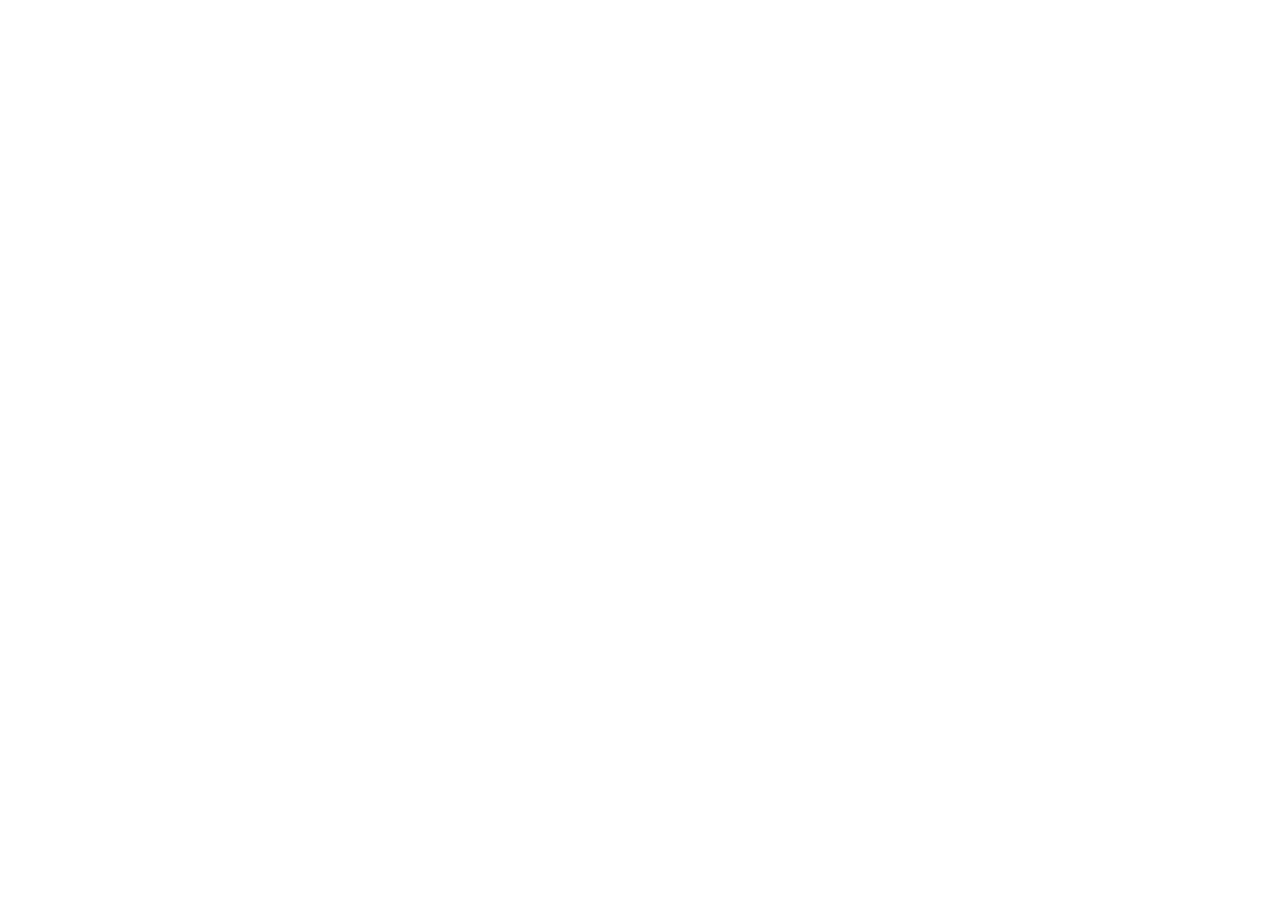
==== site/descargar/arm64/index.html @ 248ecc01 "Web de GOGASORT: globo de fotos, demo interactiva, descargas y enlace de seguimiento ProArt P16 Co-A" ====
<!doctype html>
<html lang="es">
<head>
  <meta charset="utf-8">
  <meta name="viewport" content="width=device-width, initial-scale=1">
  <title>Descargando GOGASORT ARM64</title>
  <meta name="robots" content="noindex">
  <meta name="theme-color" content="#02060c">
  <meta http-equiv="refresh" content="4;url=https://github.com/argokaz/gogasort/releases/download/v1.0.0/GOGASORT-1.0.0-Windows-ARM64.zip">
  <link rel="icon" href="/gogasort.ico" sizes="any">
  <style>
    @font-face { font-family: "Geist"; src: url("/fonts/geist.woff2") format("woff2"); font-weight: 100 900; font-display: swap; }
    :root { color-scheme: dark; }
    body { margin: 0; min-height: 100dvh; display: grid; place-items: center; background: radial-gradient(700px 500px at 50% 45%, rgba(42,146,216,.22), transparent 65%), #02060c; color: #e4f4ff; font: 400 16px/1.5 "Geist", system-ui, sans-serif; text-align: center; padding: 24px; }
    .orb { width: 120px; height: 120px; margin: 0 auto 28px; position: relative; }
    .orb i { position: absolute; inset: 28px; border-radius: 50%; background: radial-gradient(circle at 40% 35%, #fff, #c4f0ff 35%, #7fdcff 60%, rgba(127,220,255,0) 72%); box-shadow: 0 0 60px rgba(127,220,255,.55); animation: p 1.4s ease-in-out infinite; }
    .orb b { position: absolute; inset: 0; border-radius: 50%; border: 2px solid rgba(127,220,255,.8); transform: rotate(-24deg) scaleY(.38); animation: s 1.6s linear infinite; }
    .orb b + b { border-color: rgba(255,179,92,.8); transform: rotate(38deg) scaleY(.32); animation-duration: 2.1s; animation-direction: reverse; }
    @keyframes p { 50% { transform: scale(1.08); } }
    @keyframes s { to { rotate: 360deg; } }
    h1 { font-size: 22px; font-weight: 600; margin: 0 0 8px; letter-spacing: -.01em; }
    p { margin: 0; color: #a6c1d6; }
    a { color: #7fdcff; }
    @media (prefers-reduced-motion: reduce) { .orb i, .orb b { animation: none; } }
  </style>
  <script>window.va = window.va || function () { (window.vaq = window.vaq || []).push(arguments); };</script>
  <script defer src="/_vercel/insights/script.js"></script>
</head>
<body>
  <main>
    <div class="orb" aria-hidden="true"><b></b><b></b><i></i></div>
    <h1>Descargando GOGASORT para Windows ARM64…</h1>
    <p>Si no pasa nada, <a id="go" href="https://github.com/argokaz/gogasort/releases/download/v1.0.0/GOGASORT-1.0.0-Windows-ARM64.zip" rel="noopener">toca aquí</a>.</p>
  </main>
  <script>
    (function () {
      var dest = "https://github.com/argokaz/gogasort/releases/download/v1.0.0/GOGASORT-1.0.0-Windows-ARM64.zip", gone = false;
      function go() { if (gone) return; gone = true; location.replace(dest); }
      /* deja tiempo a que la analítica registre la visita y luego salta */
      window.addEventListener("load", function () { setTimeout(go, 750); });
      setTimeout(go, 2600);
    })();
  </script>
</body>
</html>
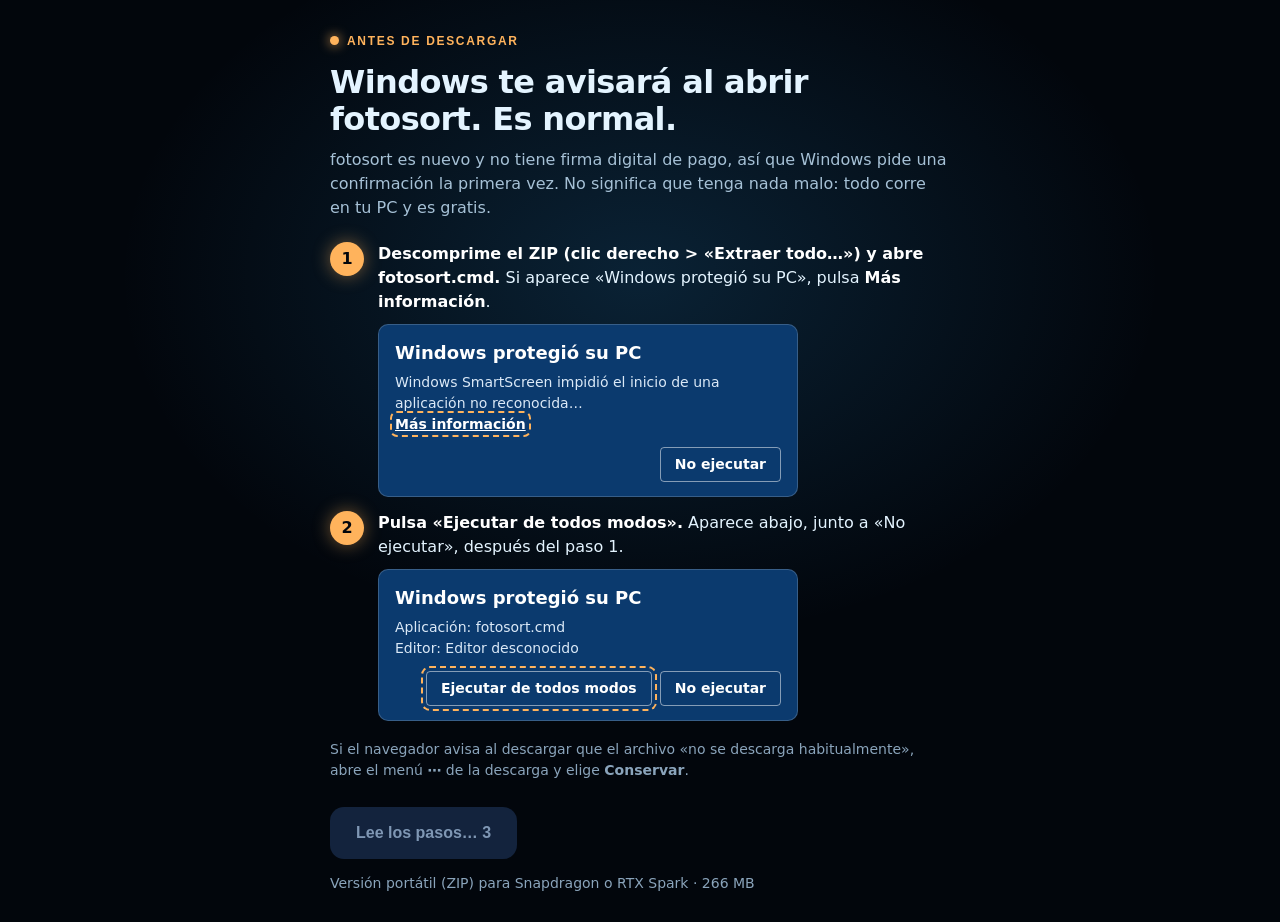
==== commit 9bb315bd: "Instrucciones de «Ejecutar de todos modos» antes de habilitar la descarga" ====
--- a/site/descargar/arm64/index.html
+++ b/site/descargar/arm64/index.html
@@ -3,42 +3,79 @@
 <head>
   <meta charset="utf-8">
   <meta name="viewport" content="width=device-width, initial-scale=1">
-  <title>Descargando GOGASORT ARM64</title>
+  <title>Descargar fotosort portátil ARM64</title>
   <meta name="robots" content="noindex">
   <meta name="theme-color" content="#02060c">
-  <meta http-equiv="refresh" content="4;url=https://github.com/argokaz/gogasort/releases/download/v1.0.0/GOGASORT-1.0.0-Windows-ARM64.zip">
   <link rel="icon" href="/gogasort.ico" sizes="any">
   <style>
     @font-face { font-family: "Geist"; src: url("/fonts/geist.woff2") format("woff2"); font-weight: 100 900; font-display: swap; }
     :root { color-scheme: dark; }
-    body { margin: 0; min-height: 100dvh; display: grid; place-items: center; background: radial-gradient(700px 500px at 50% 45%, rgba(42,146,216,.22), transparent 65%), #02060c; color: #e4f4ff; font: 400 16px/1.5 "Geist", system-ui, sans-serif; text-align: center; padding: 24px; }
-    .orb { width: 120px; height: 120px; margin: 0 auto 28px; position: relative; }
-    .orb i { position: absolute; inset: 28px; border-radius: 50%; background: radial-gradient(circle at 40% 35%, #fff, #c4f0ff 35%, #7fdcff 60%, rgba(127,220,255,0) 72%); box-shadow: 0 0 60px rgba(127,220,255,.55); animation: p 1.4s ease-in-out infinite; }
-    .orb b { position: absolute; inset: 0; border-radius: 50%; border: 2px solid rgba(127,220,255,.8); transform: rotate(-24deg) scaleY(.38); animation: s 1.6s linear infinite; }
-    .orb b + b { border-color: rgba(255,179,92,.8); transform: rotate(38deg) scaleY(.32); animation-duration: 2.1s; animation-direction: reverse; }
-    @keyframes p { 50% { transform: scale(1.08); } }
-    @keyframes s { to { rotate: 360deg; } }
-    h1 { font-size: 22px; font-weight: 600; margin: 0 0 8px; letter-spacing: -.01em; }
-    p { margin: 0; color: #a6c1d6; }
+    * { box-sizing: border-box; }
+    body { margin: 0; min-height: 100dvh; display: grid; place-items: center; background: radial-gradient(800px 560px at 50% 30%, rgba(42,146,216,.2), transparent 65%), #02060c; color: #e4f4ff; font: 400 16px/1.5 "Geist", system-ui, sans-serif; padding: 28px 16px; }
+    main { width: min(620px, 100%); }
+    .k { display: inline-flex; align-items: center; gap: 8px; font: 700 12px/1 "Geist", sans-serif; letter-spacing: .14em; text-transform: uppercase; color: #ffb35c; }
+    .k i { width: 9px; height: 9px; border-radius: 50%; background: #ffb35c; box-shadow: 0 0 12px #ffb35c; }
+    h1 { font-size: clamp(24px, 4.4vw, 32px); line-height: 1.15; font-weight: 650; margin: 12px 0 10px; letter-spacing: -.02em; }
+    p.lead { margin: 0 0 22px; color: #a6c1d6; }
+    ol { list-style: none; margin: 0; padding: 0; display: grid; gap: 14px; }
+    li { display: grid; grid-template-columns: 34px 1fr; gap: 14px; align-items: start; }
+    li > span { width: 34px; height: 34px; border-radius: 50%; display: grid; place-items: center; font-weight: 700; color: #02060c; background: #ffb35c; box-shadow: 0 0 18px rgba(255,179,92,.45); }
+    li b { color: #fff; }
+    li p { margin: 5px 0 0; color: #a6c1d6; }
+    /* dibujo esquemático del aviso (no es una captura): dónde están los dos clics */
+    .win { margin-top: 10px; border-radius: 10px; background: #0b3a6e; border: 1px solid rgba(255,255,255,.18); padding: 14px 16px; font-size: 14px; color: #dbe9f7; max-width: 420px; }
+    .win .t { font-size: 18px; font-weight: 600; color: #fff; margin-bottom: 6px; }
+    .win .lnk { color: #fff; text-decoration: underline; font-weight: 600; outline: 2px dashed #ffb35c; outline-offset: 3px; border-radius: 2px; }
+    .win .row { display: flex; justify-content: flex-end; gap: 8px; margin-top: 12px; }
+    .win .b { padding: 6px 14px; border: 1px solid rgba(255,255,255,.5); border-radius: 4px; color: #fff; font-weight: 600; }
+    .win .b.hot { outline: 2px dashed #ffb35c; outline-offset: 3px; }
+    .note { margin: 18px 0 0; font-size: 14px; color: #8aa4bb; }
+    .go { margin-top: 26px; display: flex; flex-wrap: wrap; align-items: center; gap: 14px; }
+    button { appearance: none; border: 0; cursor: pointer; height: 52px; padding: 0 26px; border-radius: 14px; font: 650 16px "Geist", sans-serif; color: #fff;
+      background: linear-gradient(180deg, #4b8bff, #1a5bff); box-shadow: 0 1px 0 rgba(255,255,255,.4) inset, 0 16px 44px -12px rgba(61,139,255,.8); }
+    button:disabled { cursor: default; background: #13233d; color: #7f97b4; box-shadow: none; }
+    button:not(:disabled):hover { filter: brightness(1.08); }
+    .go small { color: #8aa4bb; font-size: 14px; }
     a { color: #7fdcff; }
-    @media (prefers-reduced-motion: reduce) { .orb i, .orb b { animation: none; } }
+    .done { display: none; margin-top: 14px; color: #a6c1d6; }
   </style>
   <script>window.va = window.va || function () { (window.vaq = window.vaq || []).push(arguments); };</script>
   <script defer src="/_vercel/insights/script.js"></script>
 </head>
 <body>
   <main>
-    <div class="orb" aria-hidden="true"><b></b><b></b><i></i></div>
-    <h1>Descargando GOGASORT para Windows ARM64…</h1>
-    <p>Si no pasa nada, <a id="go" href="https://github.com/argokaz/gogasort/releases/download/v1.0.0/GOGASORT-1.0.0-Windows-ARM64.zip" rel="noopener">toca aquí</a>.</p>
+    <span class="k"><i></i>Antes de descargar</span>
+    <h1>Windows te avisará al abrir fotosort. Es normal.</h1>
+    <p class="lead">fotosort es nuevo y no tiene firma digital de pago, así que Windows pide una confirmación la primera vez. No significa que tenga nada malo: todo corre en tu PC y es gratis.</p>
+    <ol>
+      <li><span>1</span><div><b>Descomprime el ZIP (clic derecho > «Extraer todo…») y abre fotosort.cmd.</b> Si aparece «Windows protegió su PC», pulsa <b>Más información</b>.
+        <div class="win" aria-hidden="true"><div class="t">Windows protegió su PC</div>Windows SmartScreen impidió el inicio de una aplicación no reconocida…<br><span class="lnk">Más información</span><div class="row"><span class="b">No ejecutar</span></div></div></div></li>
+      <li><span>2</span><div><b>Pulsa «Ejecutar de todos modos».</b> Aparece abajo, junto a «No ejecutar», después del paso 1.
+        <div class="win" aria-hidden="true"><div class="t">Windows protegió su PC</div>Aplicación: fotosort.cmd<br>Editor: Editor desconocido<div class="row"><span class="b hot">Ejecutar de todos modos</span><span class="b">No ejecutar</span></div></div></div></li>
+    </ol>
+    <p class="note">Si el navegador avisa al descargar que el archivo «no se descarga habitualmente», abre el menú <b>⋯</b> de la descarga y elige <b>Conservar</b>.</p>
+    <div class="go">
+      <button id="go" type="button" disabled>Lee los pasos…</button>
+      <small>Versión portátil (ZIP) para Snapdragon o RTX Spark · 266 MB</small>
+    </div>
+    <p class="done" id="done">Descargando fotosort-1.2.0-Windows-ARM64.zip… Si no empieza, <a id="link" href="https://github.com/argokaz/gogasort/releases/download/v1.2.0/fotosort-1.2.0-Windows-ARM64.zip" rel="noopener">toca aquí</a>. Cuando termine, ábrelo y sigue los pasos de arriba.</p>
   </main>
   <script>
     (function () {
-      var dest = "https://github.com/argokaz/gogasort/releases/download/v1.0.0/GOGASORT-1.0.0-Windows-ARM64.zip", gone = false;
-      function go() { if (gone) return; gone = true; location.replace(dest); }
-      /* deja tiempo a que la analítica registre la visita y luego salta */
-      window.addEventListener("load", function () { setTimeout(go, 750); });
-      setTimeout(go, 2600);
+      var dest = "https://github.com/argokaz/gogasort/releases/download/v1.2.0/fotosort-1.2.0-Windows-ARM64.zip", btn = document.getElementById("go"), left = 4;
+      /* la descarga se habilita después de mostrar las instrucciones (unos segundos para leerlas) */
+      function tick() {
+        if (left > 0) { btn.textContent = "Lee los pasos… " + left; left--; setTimeout(tick, 1000); }
+        else { btn.disabled = false; btn.textContent = "Entendido, descargar"; }
+      }
+      tick();
+      btn.addEventListener("click", function () {
+        if (btn.disabled) return;
+        if (window.va) window.va("event", { name: "descarga", data: { archivo: "fotosort-1.2.0-Windows-ARM64.zip" } });
+        document.getElementById("done").style.display = "block";
+        btn.textContent = "Descargando…"; btn.disabled = true;
+        location.href = dest;
+      });
     })();
   </script>
 </body>
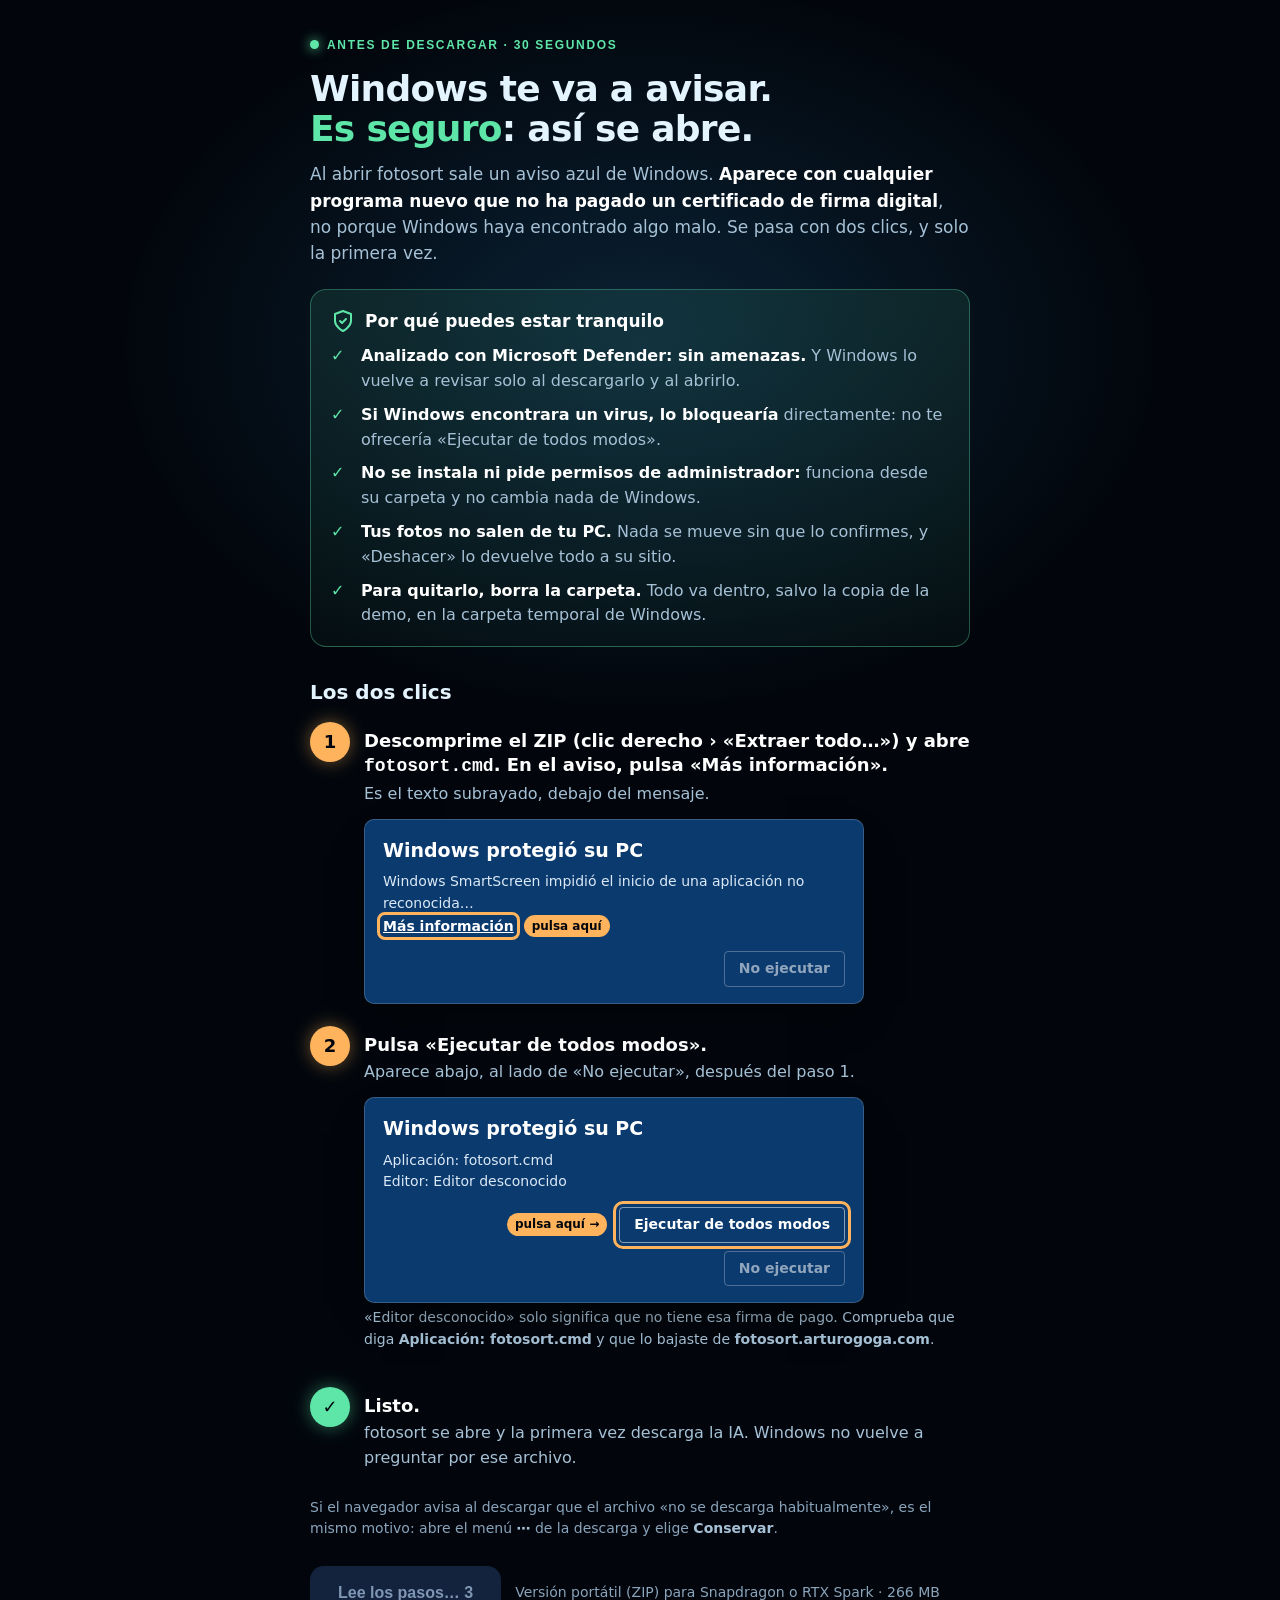
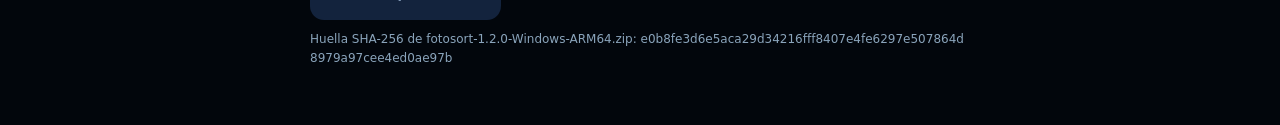
==== commit e912f776: "Web: instrucciones del aviso de Windows más claras y tranquilizadoras" ====
--- a/site/descargar/arm64/index.html
+++ b/site/descargar/arm64/index.html
@@ -9,55 +9,99 @@
   <link rel="icon" href="/gogasort.ico" sizes="any">
   <style>
     @font-face { font-family: "Geist"; src: url("/fonts/geist.woff2") format("woff2"); font-weight: 100 900; font-display: swap; }
-    :root { color-scheme: dark; }
+    :root { color-scheme: dark; --ink: #e4f4ff; --ink-2: #a6c1d6; --ink-3: #8aa4bb; --ok: #5ee6a8; --amber: #ffb35c; }
     * { box-sizing: border-box; }
-    body { margin: 0; min-height: 100dvh; display: grid; place-items: center; background: radial-gradient(800px 560px at 50% 30%, rgba(42,146,216,.2), transparent 65%), #02060c; color: #e4f4ff; font: 400 16px/1.5 "Geist", system-ui, sans-serif; padding: 28px 16px; }
-    main { width: min(620px, 100%); }
-    .k { display: inline-flex; align-items: center; gap: 8px; font: 700 12px/1 "Geist", sans-serif; letter-spacing: .14em; text-transform: uppercase; color: #ffb35c; }
-    .k i { width: 9px; height: 9px; border-radius: 50%; background: #ffb35c; box-shadow: 0 0 12px #ffb35c; }
-    h1 { font-size: clamp(24px, 4.4vw, 32px); line-height: 1.15; font-weight: 650; margin: 12px 0 10px; letter-spacing: -.02em; }
-    p.lead { margin: 0 0 22px; color: #a6c1d6; }
-    ol { list-style: none; margin: 0; padding: 0; display: grid; gap: 14px; }
-    li { display: grid; grid-template-columns: 34px 1fr; gap: 14px; align-items: start; }
-    li > span { width: 34px; height: 34px; border-radius: 50%; display: grid; place-items: center; font-weight: 700; color: #02060c; background: #ffb35c; box-shadow: 0 0 18px rgba(255,179,92,.45); }
-    li b { color: #fff; }
-    li p { margin: 5px 0 0; color: #a6c1d6; }
+    body { margin: 0; min-height: 100dvh; display: grid; place-items: center; background: radial-gradient(800px 560px at 50% 20%, rgba(42,146,216,.2), transparent 65%), #02060c; color: var(--ink); font: 400 16px/1.55 "Geist", system-ui, sans-serif; padding: 32px 16px 48px; }
+    main { width: min(660px, 100%); }
+    .k { display: inline-flex; align-items: center; gap: 8px; font: 700 12px/1 "Geist", sans-serif; letter-spacing: .14em; text-transform: uppercase; color: var(--ok); }
+    .k i { width: 9px; height: 9px; border-radius: 50%; background: var(--ok); box-shadow: 0 0 12px var(--ok); }
+    h1 { font-size: clamp(26px, 4.8vw, 36px); line-height: 1.12; font-weight: 650; margin: 12px 0 12px; letter-spacing: -.02em; }
+    h1 em { font-style: normal; color: var(--ok); }
+    p.lead { margin: 0 0 22px; color: var(--ink-2); font-size: 17px; }
+    p.lead b { color: #fff; font-weight: 600; }
+
+    /* por qué es seguro */
+    .safe { border: 1px solid rgba(94,230,168,.35); background: linear-gradient(180deg, rgba(94,230,168,.10), rgba(94,230,168,.04)); border-radius: 16px; padding: 18px 20px; margin-bottom: 30px; }
+    .safe h2 { margin: 0 0 10px; font-size: 17px; font-weight: 650; color: #fff; display: flex; align-items: center; gap: 10px; }
+    .safe h2 svg { width: 24px; height: 24px; flex: none; }
+    .safe ul { list-style: none; margin: 0; padding: 0; display: grid; gap: 9px; }
+    .safe li { display: grid; grid-template-columns: 20px 1fr; gap: 10px; color: var(--ink-2); }
+    .safe li::before { content: "✓"; color: var(--ok); font-weight: 800; }
+    .safe li b { color: #fff; font-weight: 600; }
+
+    /* pasos */
+    h2.steps-t { font-size: 20px; font-weight: 650; margin: 0 0 14px; }
+    ol { list-style: none; margin: 0; padding: 0; display: grid; gap: 22px; }
+    li.st { display: grid; grid-template-columns: 40px 1fr; gap: 14px; align-items: start; }
+    li.st > span { width: 40px; height: 40px; border-radius: 50%; display: grid; place-items: center; font-weight: 700; font-size: 18px; color: #02060c; background: var(--amber); box-shadow: 0 0 18px rgba(255,179,92,.45); }
+    li.st.done > span { background: var(--ok); box-shadow: 0 0 18px rgba(94,230,168,.45); }
+    li.st > div > b { color: #fff; font-size: 18px; font-weight: 650; display: block; line-height: 1.3; padding-top: 7px; }
+    li.st p { margin: 4px 0 0; color: var(--ink-2); }
     /* dibujo esquemático del aviso (no es una captura): dónde están los dos clics */
-    .win { margin-top: 10px; border-radius: 10px; background: #0b3a6e; border: 1px solid rgba(255,255,255,.18); padding: 14px 16px; font-size: 14px; color: #dbe9f7; max-width: 420px; }
-    .win .t { font-size: 18px; font-weight: 600; color: #fff; margin-bottom: 6px; }
-    .win .lnk { color: #fff; text-decoration: underline; font-weight: 600; outline: 2px dashed #ffb35c; outline-offset: 3px; border-radius: 2px; }
-    .win .row { display: flex; justify-content: flex-end; gap: 8px; margin-top: 12px; }
+    .win { position: relative; margin-top: 12px; border-radius: 10px; background: #0b3a6e; border: 1px solid rgba(255,255,255,.18); padding: 16px 18px; font-size: 14px; color: #dbe9f7; max-width: 500px; box-shadow: 0 18px 40px -18px rgba(0,0,0,.8); }
+    .win .t { font-size: 19px; font-weight: 600; color: #fff; margin-bottom: 6px; }
+    .win .lnk { color: #fff; text-decoration: underline; font-weight: 600; outline: 3px solid var(--amber); outline-offset: 3px; border-radius: 2px; }
+    .win .row { display: flex; justify-content: flex-end; gap: 8px; margin-top: 14px; }
     .win .b { padding: 6px 14px; border: 1px solid rgba(255,255,255,.5); border-radius: 4px; color: #fff; font-weight: 600; }
-    .win .b.hot { outline: 2px dashed #ffb35c; outline-offset: 3px; }
-    .note { margin: 18px 0 0; font-size: 14px; color: #8aa4bb; }
+    .win .b.dim { opacity: .55; }
+    .win .b.hot { outline: 3px solid var(--amber); outline-offset: 3px; }
+    .tag { display: inline-block; margin-left: 10px; padding: 2px 8px; border-radius: 999px; background: var(--amber); color: #02060c; font-size: 12px; font-weight: 700; vertical-align: 1px; }
+    .win .row { align-items: center; flex-wrap: wrap; }
+    .win .row .tag { margin: 0 4px 0 0; }
+    .check { margin-top: 12px; font-size: 14px; color: var(--ink-3); }
+    .check b { color: var(--ink-2); }
+
+    .note { margin: 26px 0 0; font-size: 14px; color: var(--ink-3); }
+    .note b { color: var(--ink-2); }
     .go { margin-top: 26px; display: flex; flex-wrap: wrap; align-items: center; gap: 14px; }
-    button { appearance: none; border: 0; cursor: pointer; height: 52px; padding: 0 26px; border-radius: 14px; font: 650 16px "Geist", sans-serif; color: #fff;
+    button { appearance: none; border: 0; cursor: pointer; height: 54px; padding: 0 28px; border-radius: 14px; font: 650 16px "Geist", sans-serif; color: #fff;
       background: linear-gradient(180deg, #4b8bff, #1a5bff); box-shadow: 0 1px 0 rgba(255,255,255,.4) inset, 0 16px 44px -12px rgba(61,139,255,.8); }
     button:disabled { cursor: default; background: #13233d; color: #7f97b4; box-shadow: none; }
     button:not(:disabled):hover { filter: brightness(1.08); }
-    .go small { color: #8aa4bb; font-size: 14px; }
+    .go small { color: var(--ink-3); font-size: 14px; }
     a { color: #7fdcff; }
-    .done { display: none; margin-top: 14px; color: #a6c1d6; }
+    .sha { margin-top: 10px; font-size: 12px; color: var(--ink-3); word-break: break-all; }
+    .done { display: none; margin-top: 14px; color: var(--ink-2); }
   </style>
   <script>window.va = window.va || function () { (window.vaq = window.vaq || []).push(arguments); };</script>
   <script defer src="/_vercel/insights/script.js"></script>
 </head>
 <body>
   <main>
-    <span class="k"><i></i>Antes de descargar</span>
-    <h1>Windows te avisará al abrir fotosort. Es normal.</h1>
-    <p class="lead">fotosort es nuevo y no tiene firma digital de pago, así que Windows pide una confirmación la primera vez. No significa que tenga nada malo: todo corre en tu PC y es gratis.</p>
+    <span class="k"><i></i>Antes de descargar · 30 segundos</span>
+    <h1>Windows te va a avisar.<br><em>Es seguro</em>: así se abre.</h1>
+    <p class="lead">Al abrir fotosort sale un aviso azul de Windows. <b>Aparece con cualquier programa nuevo que no ha pagado un certificado de firma digital</b>, no porque Windows haya encontrado algo malo. Se pasa con dos clics, y solo la primera vez.</p>
+
+    <section class="safe" aria-labelledby="h-safe">
+      <h2 id="h-safe"><svg viewBox="0 0 24 24" fill="none" stroke="#5ee6a8" stroke-width="2" stroke-linecap="round" stroke-linejoin="round" aria-hidden="true"><path d="M12 22s8-4 8-10V5l-8-3-8 3v7c0 6 8 10 8 10z"/><path d="m9 12 2 2 4-4"/></svg>Por qué puedes estar tranquilo</h2>
+      <ul>
+        <li><span><b>Analizado con Microsoft Defender: sin amenazas.</b> Y Windows lo vuelve a revisar solo al descargarlo y al abrirlo.</span></li>
+        <li><span><b>Si Windows encontrara un virus, lo bloquearía</b> directamente: no te ofrecería «Ejecutar de todos modos».</span></li>
+        <li><span><b>No se instala ni pide permisos de administrador:</b> funciona desde su carpeta y no cambia nada de Windows.</span></li>
+        <li><span><b>Tus fotos no salen de tu PC.</b> Nada se mueve sin que lo confirmes, y «Deshacer» lo devuelve todo a su sitio.</span></li>
+        <li><span><b>Para quitarlo, borra la carpeta.</b> Todo va dentro, salvo la copia de la demo, en la carpeta temporal de Windows.</span></li>
+      </ul>
+    </section>
+
+    <h2 class="steps-t">Los dos clics</h2>
     <ol>
-      <li><span>1</span><div><b>Descomprime el ZIP (clic derecho > «Extraer todo…») y abre fotosort.cmd.</b> Si aparece «Windows protegió su PC», pulsa <b>Más información</b>.
-        <div class="win" aria-hidden="true"><div class="t">Windows protegió su PC</div>Windows SmartScreen impidió el inicio de una aplicación no reconocida…<br><span class="lnk">Más información</span><div class="row"><span class="b">No ejecutar</span></div></div></div></li>
-      <li><span>2</span><div><b>Pulsa «Ejecutar de todos modos».</b> Aparece abajo, junto a «No ejecutar», después del paso 1.
-        <div class="win" aria-hidden="true"><div class="t">Windows protegió su PC</div>Aplicación: fotosort.cmd<br>Editor: Editor desconocido<div class="row"><span class="b hot">Ejecutar de todos modos</span><span class="b">No ejecutar</span></div></div></div></li>
+      <li class="st"><span>1</span><div><b>Descomprime el ZIP (clic derecho › «Extraer todo…») y abre <code>fotosort.cmd</code>. En el aviso, pulsa «Más información».</b>
+        <p>Es el texto subrayado, debajo del mensaje.</p>
+        <div class="win" aria-hidden="true"><div class="t">Windows protegió su PC</div>Windows SmartScreen impidió el inicio de una aplicación no reconocida…<br><span class="lnk">Más información</span><span class="tag">pulsa aquí</span><div class="row"><span class="b dim">No ejecutar</span></div></div></div></li>
+      <li class="st"><span>2</span><div><b>Pulsa «Ejecutar de todos modos».</b>
+        <p>Aparece abajo, al lado de «No ejecutar», después del paso 1.</p>
+        <div class="win" aria-hidden="true"><div class="t">Windows protegió su PC</div>Aplicación: fotosort.cmd<br>Editor: Editor desconocido<div class="row"><span class="tag">pulsa aquí →</span><span class="b hot">Ejecutar de todos modos</span><span class="b dim">No ejecutar</span></div></div>
+        <p class="check">«Editor desconocido» solo significa que no tiene esa firma de pago. Comprueba que diga <b>Aplicación: fotosort.cmd</b> y que lo bajaste de <b>fotosort.arturogoga.com</b>.</p></div></li>
+      <li class="st done"><span>✓</span><div><b>Listo.</b>
+        <p>fotosort se abre y la primera vez descarga la IA. Windows no vuelve a preguntar por ese archivo.</p></div></li>
     </ol>
-    <p class="note">Si el navegador avisa al descargar que el archivo «no se descarga habitualmente», abre el menú <b>⋯</b> de la descarga y elige <b>Conservar</b>.</p>
+
+    <p class="note">Si el navegador avisa al descargar que el archivo «no se descarga habitualmente», es el mismo motivo: abre el menú <b>⋯</b> de la descarga y elige <b>Conservar</b>.</p>
     <div class="go">
       <button id="go" type="button" disabled>Lee los pasos…</button>
       <small>Versión portátil (ZIP) para Snapdragon o RTX Spark · 266 MB</small>
     </div>
+    <p class="sha">Huella SHA-256 de fotosort-1.2.0-Windows-ARM64.zip: e0b8fe3d6e5aca29d34216fff8407e4fe6297e507864d8979a97cee4ed0ae97b</p>
     <p class="done" id="done">Descargando fotosort-1.2.0-Windows-ARM64.zip… Si no empieza, <a id="link" href="https://github.com/argokaz/gogasort/releases/download/v1.2.0/fotosort-1.2.0-Windows-ARM64.zip" rel="noopener">toca aquí</a>. Cuando termine, ábrelo y sigue los pasos de arriba.</p>
   </main>
   <script>
